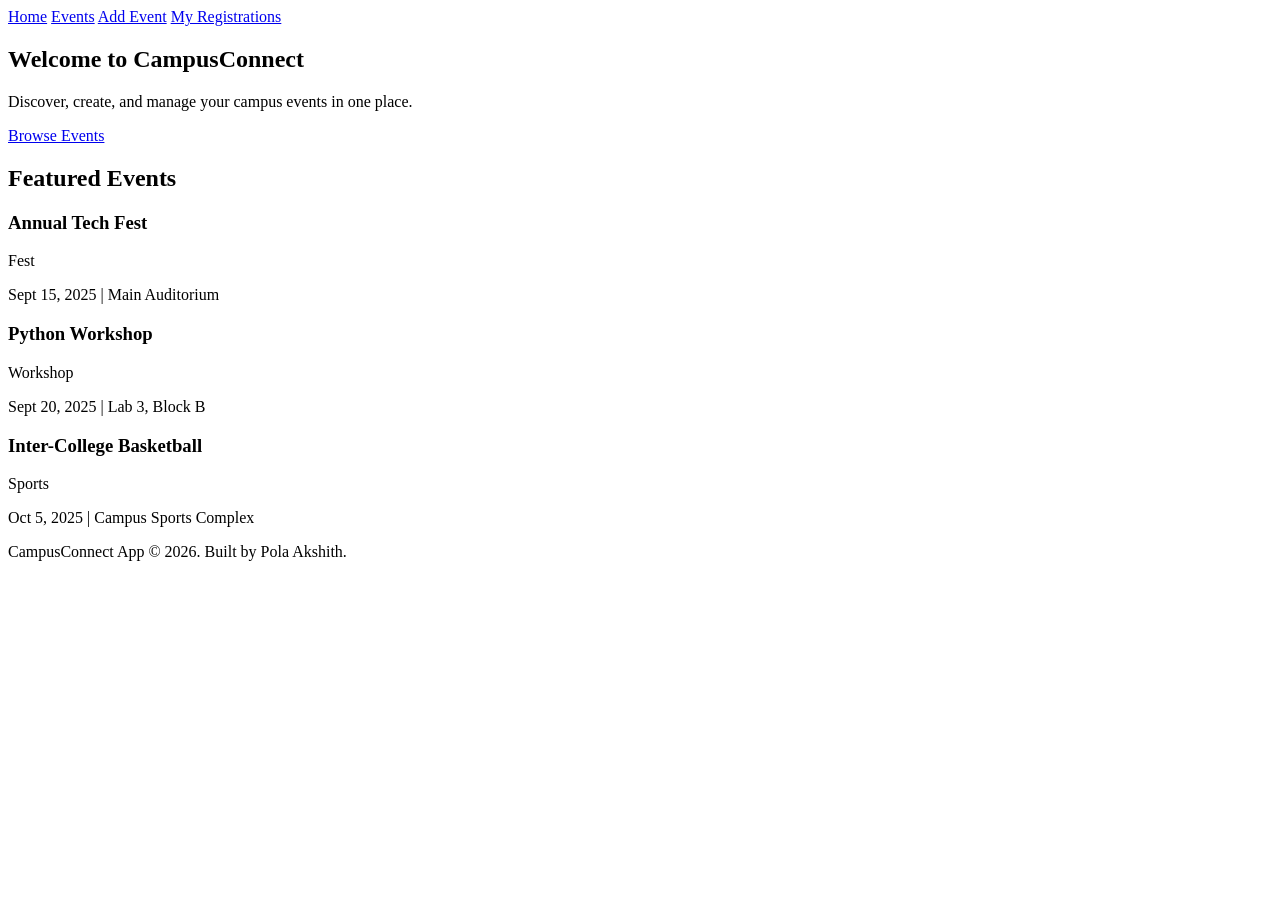
==== index.html @ 95e7bf15 "Add files via upload" ====
<!DOCTYPE html>
<html lang="en">
<head>
    <meta charset="UTF-8">
    <meta name="viewport" content="width=device-width, initial-scale=1.0">
    <title>CampusConnect - Home</title>
    <!-- Linked CSS for Week 2 -->
    <link rel="stylesheet" href="css/styles.css">
</head>
<body>
    <header>
        <nav>
            <a href="index.html">Home</a>
            <a href="events.html">Events</a>
            <a href="add-event.html">Add Event</a>
            <a href="my-registrations.html">My Registrations</a>
        </nav>
    </header>

    <main>
        <section class="hero">
            <h1>Welcome to CampusConnect</h1>
            <p>Discover, create, and manage your campus events in one place.</p>
            <a href="events.html">Browse Events</a>
        </section>

        <section class="featured-events">
            <h2>Featured Events</h2>
            <article>
                <h3>Annual Tech Fest</h3>
                <span>Fest</span>
                <p>Sept 15, 2025 | Main Auditorium</p>
            </article>
            <article>
                <h3>Python Workshop</h3>
                <span>Workshop</span>
                <p>Sept 20, 2025 | Lab 3, Block B</p>
            </article>
            <article>
                <h3>Inter-College Basketball</h3>
                <span>Sports</span>
                <p>Oct 5, 2025 | Campus Sports Complex</p>
            </article>
        </section>
    </main>

    <footer>
        <p>CampusConnect App &copy; 2026. Built by Pola Akshith.</p>
    </footer>
</body>
</html>
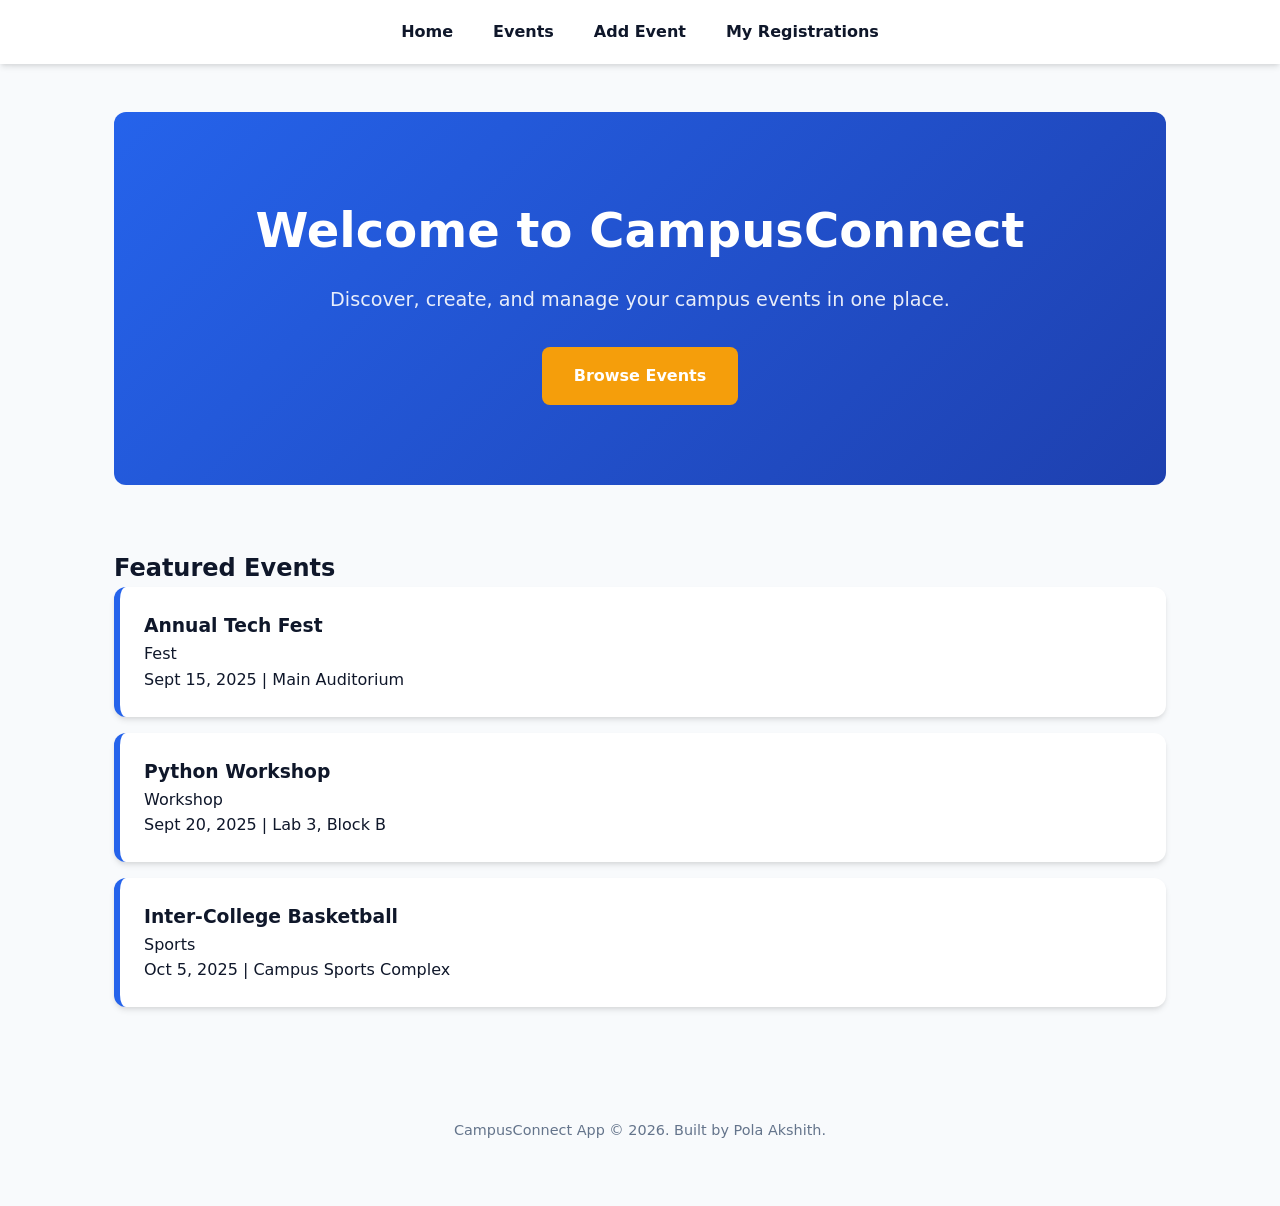
==== commit f40713ae: "Week 4: Final polish consistent spacing and font sizes across all pages" ====
--- a/index.html
+++ b/index.html
@@ -48,4 +48,5 @@
         <p>CampusConnect App &copy; 2026. Built by Pola Akshith.</p>
     </footer>
 </body>
-</html>+</html>
+  
--- a/css/styles.css
+++ b/css/styles.css
@@ -0,0 +1,280 @@
+/* --- CampusConnect Global Styles (Week 2) --- */
+
+/* 1. Design Tokens & Variables */
+:root {
+    --primary: #2563eb;          /* Modern Brand Blue */
+    --secondary: #1e40af;        /* Dark Navy */
+    --accent: #f59e0b;           /* Amber for CTA buttons */
+    --success: #10b981;          /* Green for registration */
+    --bg: #f8fafc;               /* Light grayish blue background */
+    --card-bg: #ffffff;          /* Clean white for cards */
+    --text: #0f172a;             /* Dark slate text */
+    --text-muted: #64748b;       /* Gray for secondary text */
+    --radius: 12px;
+    --shadow: 0 4px 6px -1px rgba(0, 0, 0, 0.1), 0 2px 4px -1px rgba(0, 0, 0, 0.06);
+    --transition: all 0.3s ease;
+}
+
+/* 2. Global Reset */
+* {
+    margin: 0;
+    padding: 0;
+    box-sizing: border-box;
+}
+
+body {
+    font-family: 'Inter', system-ui, -apple-system, sans-serif;
+    background-color: var(--bg);
+    color: var(--text);
+    line-height: 1.6;
+}
+
+/* 3. Navigation Bar */
+header {
+    background-color: var(--card-bg);
+    padding: 1.2rem 0;
+    box-shadow: var(--shadow);
+    position: sticky;
+    top: 0;
+    z-index: 1000;
+}
+
+nav {
+    max-width: 1200px;
+    margin: 0 auto;
+    display: flex;
+    justify-content: center;
+    gap: 2.5rem;
+    padding: 0 1rem;
+}
+
+nav a {
+    text-decoration: none;
+    color: var(--text);
+    font-weight: 600;
+    font-size: 1rem;
+    transition: var(--transition);
+}
+
+nav a:hover {
+    color: var(--primary);
+}
+
+/* 4. Main Container */
+main {
+    max-width: 1100px;
+    margin: 3rem auto;
+    padding: 0 1.5rem;
+}
+
+h1 {
+    font-size: 2.2rem;
+    margin-bottom: 2rem;
+    color: var(--secondary);
+}
+
+/* 5. Home Page (index.html) */
+.hero {
+    background: linear-gradient(135deg, var(--primary), var(--secondary));
+    color: white;
+    padding: 5rem 2rem;
+    border-radius: var(--radius);
+    text-align: center;
+    margin-bottom: 4rem;
+}
+
+.hero h1 {
+    color: white;
+    font-size: 3rem;
+    margin-bottom: 1rem;
+}
+
+.hero p {
+    font-size: 1.2rem;
+    opacity: 0.9;
+    margin-bottom: 2rem;
+}
+
+.hero a {
+    display: inline-block;
+    background: var(--accent);
+    color: white;
+    padding: 1rem 2rem;
+    text-decoration: none;
+    border-radius: 8px;
+    font-weight: bold;
+    transition: transform 0.2s;
+}
+
+.hero a:hover {
+    transform: scale(1.05);
+}
+
+.featured-events article {
+    background: var(--card-bg);
+    padding: 1.5rem;
+    border-radius: var(--radius);
+    margin-bottom: 1rem;
+    box-shadow: var(--shadow);
+    border-left: 6px solid var(--primary);
+}
+
+/* 6. Events List Grid (events.html) */
+.filters {
+    display: flex;
+    gap: 1rem;
+    margin-bottom: 2.5rem;
+    flex-wrap: wrap;
+}
+
+.filters button {
+    padding: 0.6rem 1.2rem;
+    border: none;
+    background: white;
+    border-radius: 20px;
+    font-weight: 600;
+    color: var(--text-muted);
+    cursor: pointer;
+    box-shadow: var(--shadow);
+    transition: var(--transition);
+}
+
+.filters button:hover {
+    background: var(--primary);
+    color: white;
+}
+
+#events-grid {
+    display: grid;
+    grid-template-columns: repeat(auto-fill, minmax(320px, 1fr));
+    gap: 2rem;
+}
+
+#events-grid article {
+    background: var(--card-bg);
+    padding: 2rem;
+    border-radius: var(--radius);
+    box-shadow: var(--shadow);
+    display: flex;
+    flex-direction: column;
+}
+
+#events-grid article span {
+    background: #dbeafe;
+    color: var(--primary);
+    padding: 0.3rem 0.8rem;
+    border-radius: 12px;
+    font-size: 0.75rem;
+    font-weight: 800;
+    text-transform: uppercase;
+    width: fit-content;
+    margin-bottom: 1rem;
+}
+
+#events-grid article h2 {
+    font-size: 1.4rem;
+    margin-bottom: 1rem;
+}
+
+#events-grid article a {
+    margin-top: auto;
+    padding-top: 1rem;
+    color: var(--primary);
+    text-decoration: none;
+    font-weight: bold;
+}
+
+/* 7. Event Details (event-detail.html) */
+#detail-container {
+    background: var(--card-bg);
+    padding: 3rem;
+    border-radius: var(--radius);
+    box-shadow: var(--shadow);
+}
+
+dl {
+    display: grid;
+    grid-template-columns: 140px 1fr;
+    gap: 0.8rem;
+    margin: 2rem 0;
+    padding: 1.5rem;
+    background: #f1f5f9;
+    border-radius: 8px;
+}
+
+dt { font-weight: 700; color: var(--text-muted); }
+dd { font-weight: 500; }
+
+#register-btn {
+    width: 100%;
+    padding: 1.2rem;
+    background: var(--success);
+    color: white;
+    border: none;
+    border-radius: 8px;
+    font-size: 1.1rem;
+    font-weight: bold;
+    cursor: pointer;
+    margin-top: 2rem;
+    transition: var(--transition);
+}
+
+#register-btn:hover { background: #059669; }
+
+/* 8. Forms (add-event.html) */
+#add-event-form {
+    background: var(--card-bg);
+    padding: 2.5rem;
+    border-radius: var(--radius);
+    box-shadow: var(--shadow);
+    max-width: 700px;
+    margin: 0 auto;
+}
+
+#add-event-form div {
+    margin-bottom: 1.5rem;
+}
+
+#add-event-form label {
+    display: block;
+    margin-bottom: 0.5rem;
+    font-weight: 600;
+}
+
+#add-event-form input,
+#add-event-form select,
+#add-event-form textarea {
+    width: 100%;
+    padding: 0.8rem;
+    border: 1px solid #cbd5e1;
+    border-radius: 8px;
+    font-size: 1rem;
+}
+
+#add-event-form button {
+    width: 100%;
+    padding: 1rem;
+    background: var(--primary);
+    color: white;
+    border: none;
+    border-radius: 8px;
+    font-size: 1.1rem;
+    font-weight: bold;
+    cursor: pointer;
+}
+
+/* 9. Footer */
+footer {
+    text-align: center;
+    padding: 4rem 1rem;
+    color: var(--text-muted);
+    font-size: 0.9rem;
+}
+
+/* 10. Responsive Design */
+@media (max-width: 768px) {
+    nav { gap: 1rem; }
+    .hero h1 { font-size: 2.2rem; }
+    dl { grid-template-columns: 1fr; }
+    dl dt { margin-top: 0.5rem; }
+}
